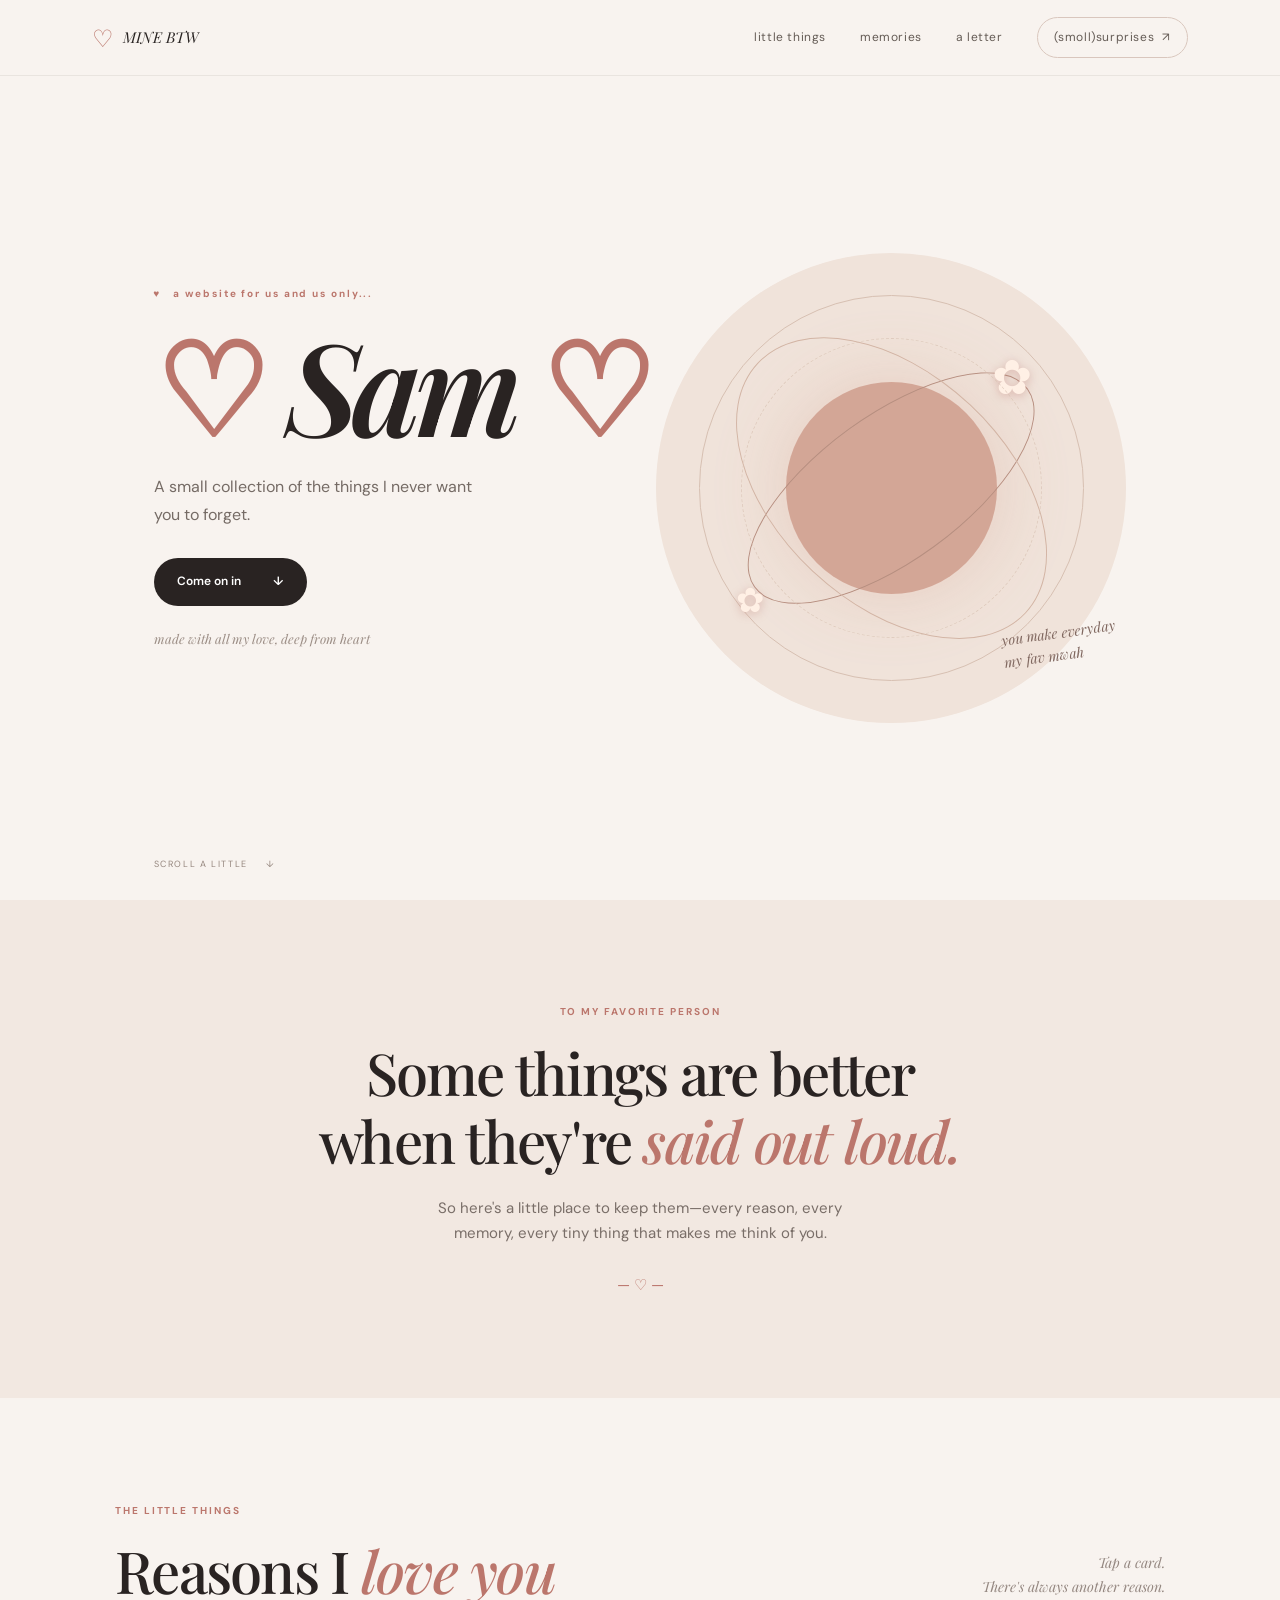
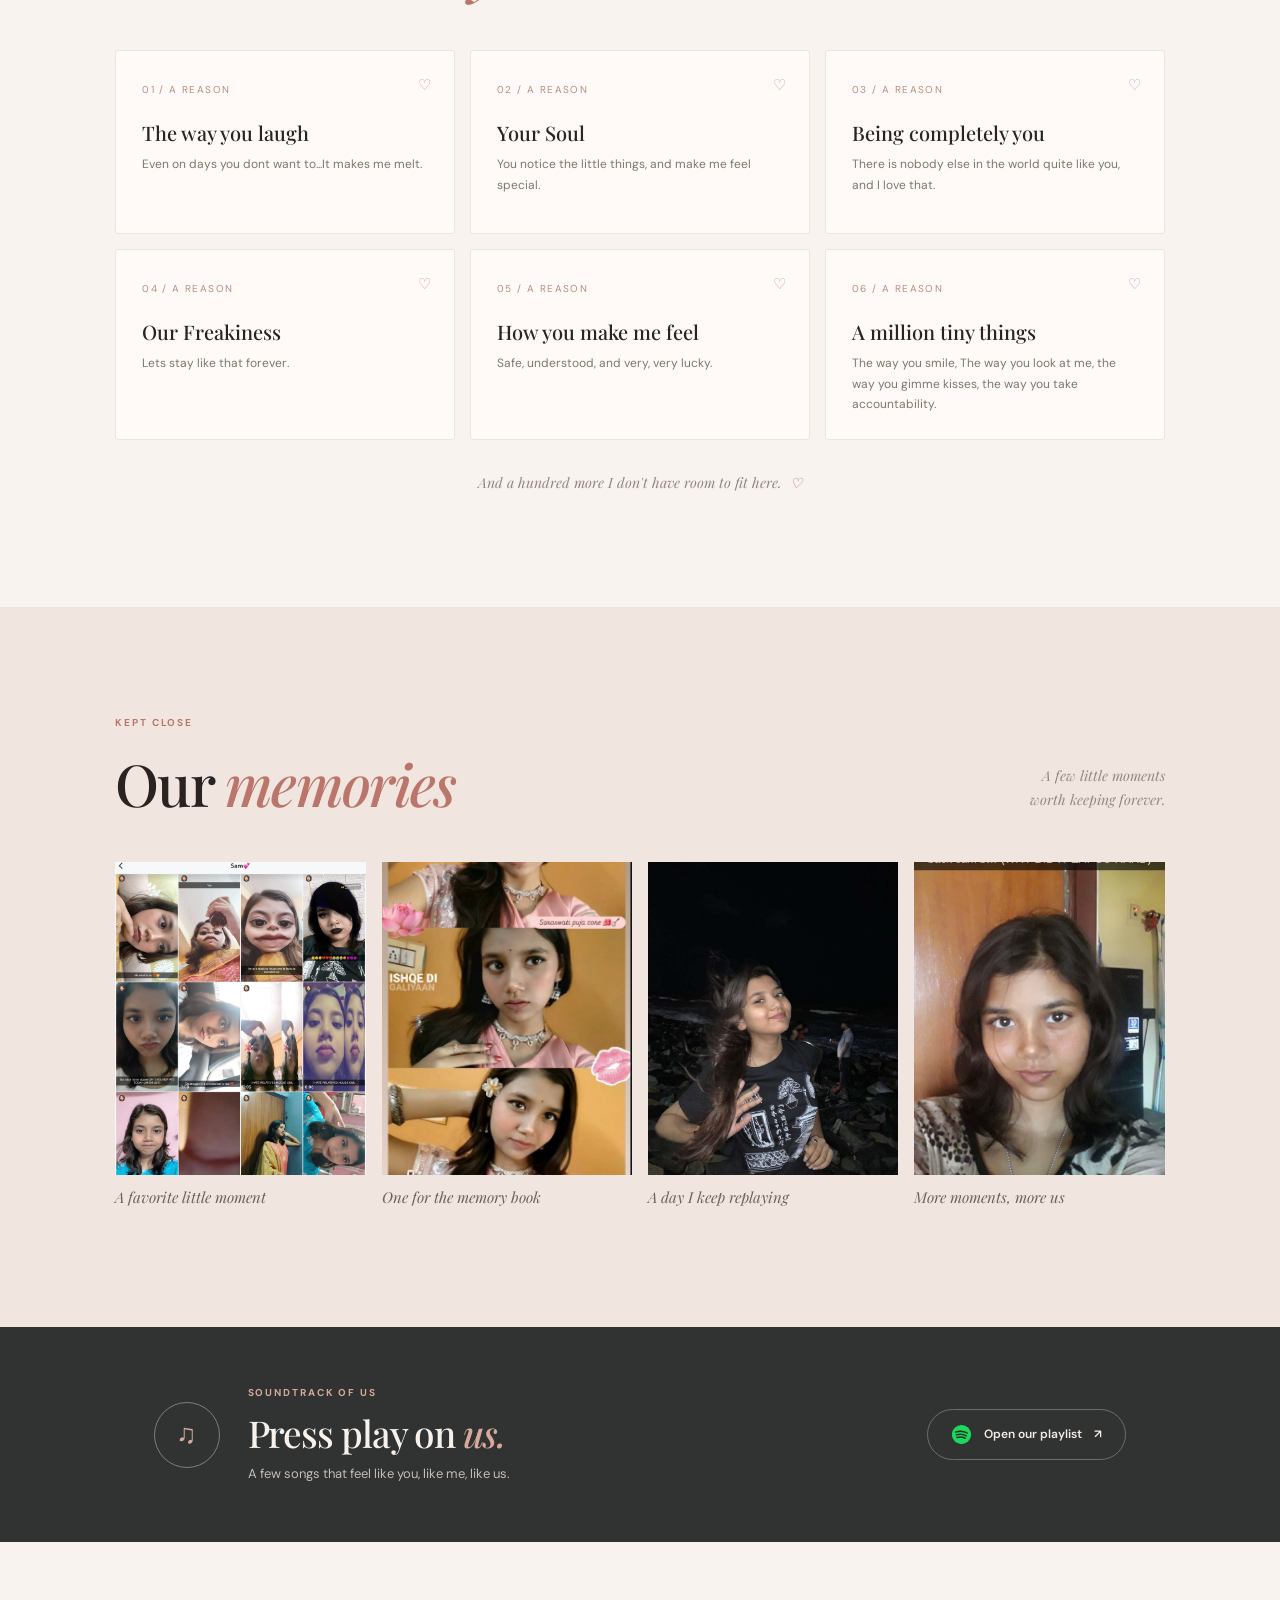
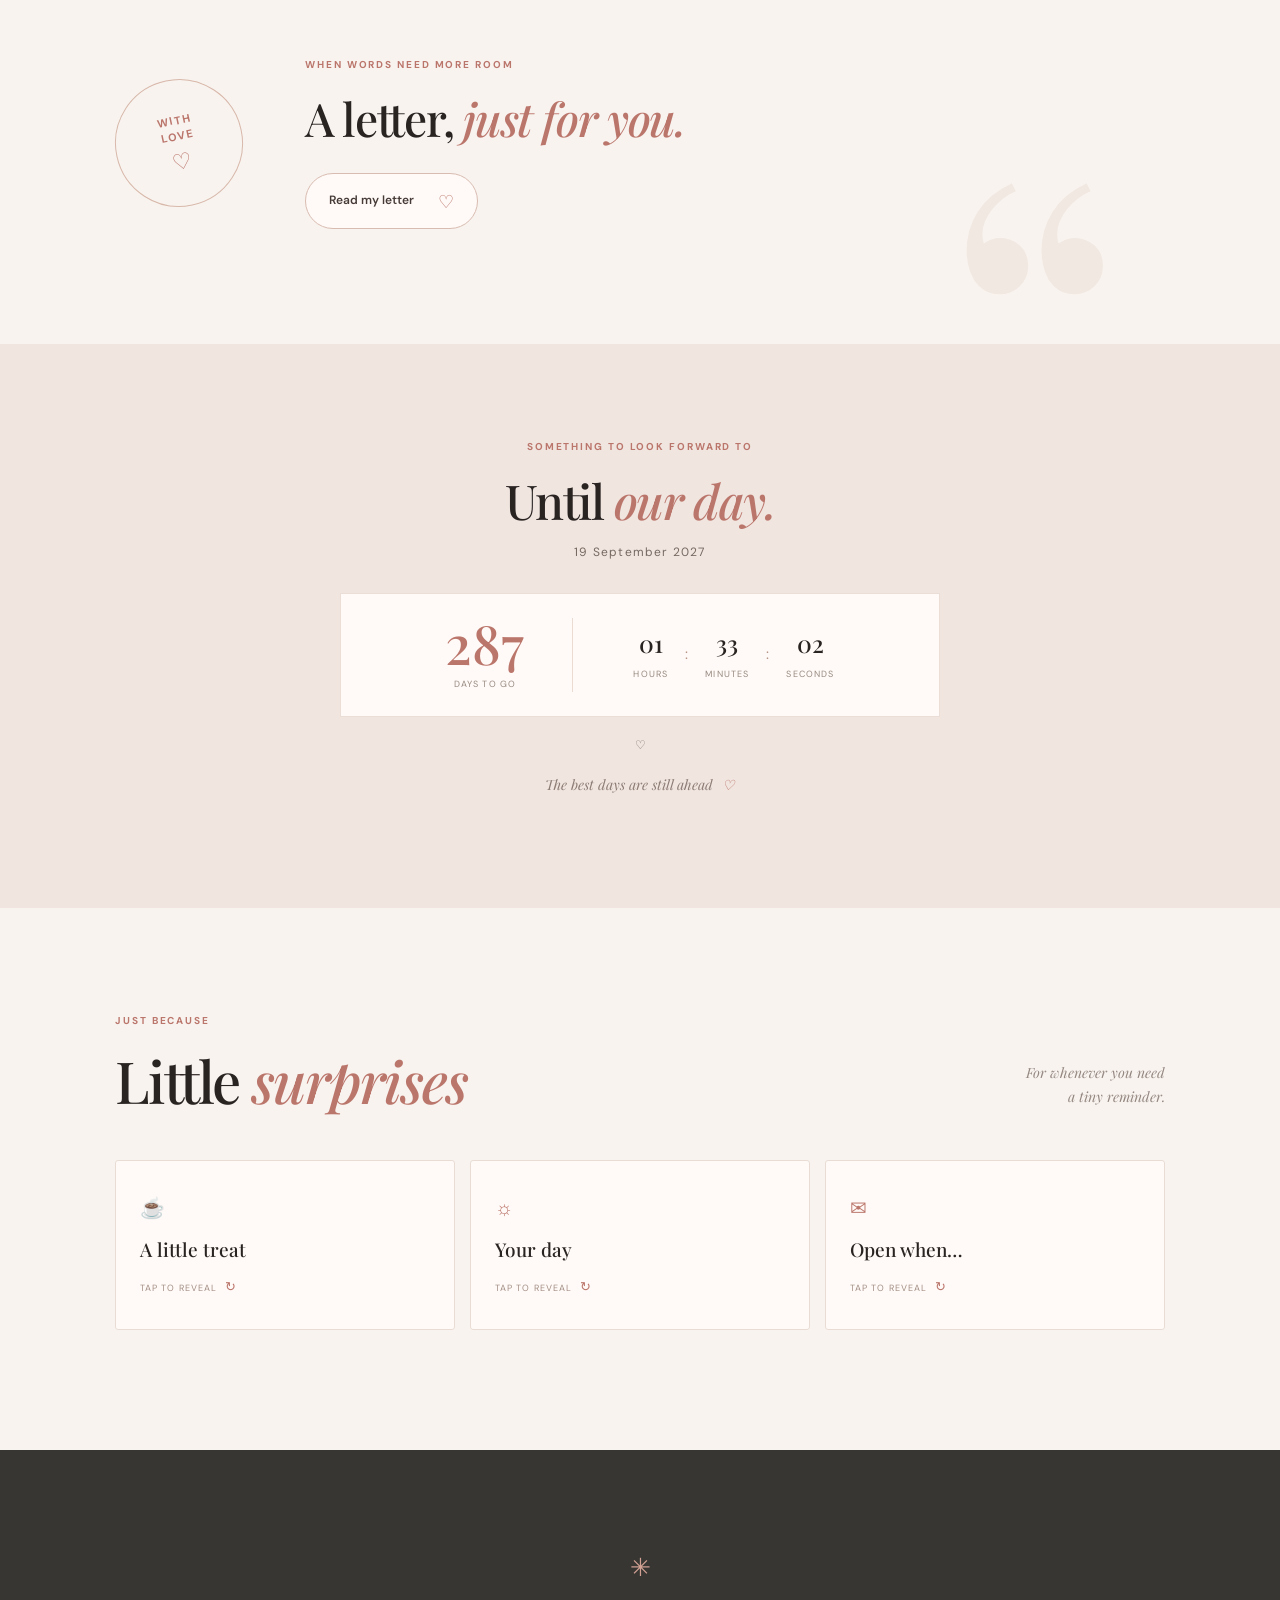
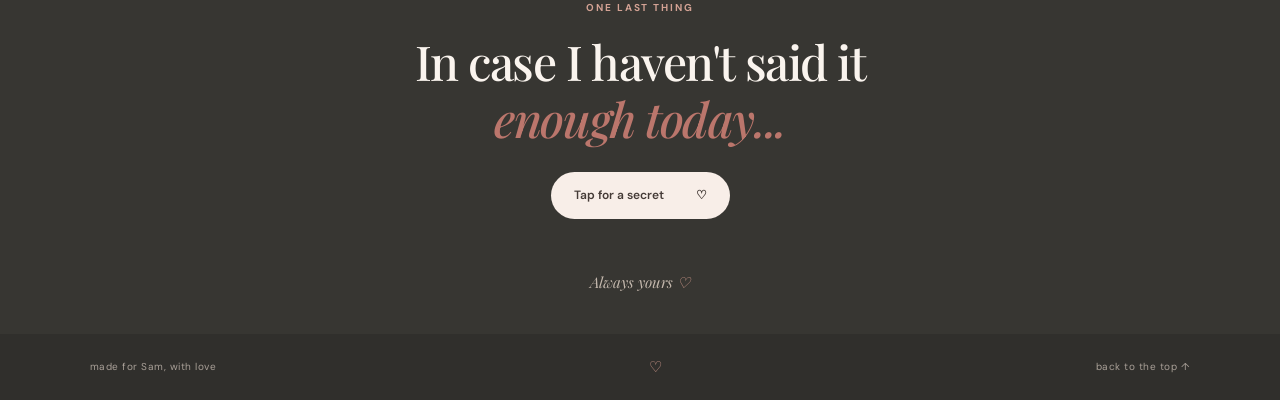
==== index.html @ e1b7bcce "Add files via upload heh" ====
<!doctype html>
<html lang="en">
<head>
  <meta charset="utf-8">
  <meta name="viewport" content="width=device-width, initial-scale=1">
  <meta name="theme-color" content="#f8f3ef">
  <meta name="description" content="A little corner of the internet, made for Sam.">
  <title>For Sam, with love</title>
  <link rel="preconnect" href="https://fonts.googleapis.com">
  <link rel="preconnect" href="https://fonts.gstatic.com" crossorigin>
  <link href="https://fonts.googleapis.com/css2?family=DM+Sans:wght@400;500;600;700&family=Playfair+Display:ital,wght@0,500;0,600;0,700;1,500;1,600&display=swap" rel="stylesheet">
  <link rel="stylesheet" href="style.css">
</head>
<body>
  <div class="ambient" aria-hidden="true"><span></span><span></span><span></span><span></span><span></span></div>
  <header class="topbar"><a class="brand" href="#home" aria-label="Back to top">♡ <span>MINE BTW</span></a><button class="menu-toggle" aria-label="Open menu" aria-expanded="false">☰</button><nav class="nav"><a href="#reasons">little things</a><a href="#memories">memories</a><a href="#letter">a letter</a><a class="nav-cta" href="#surprises">(smoll)surprises<span>↗</span></a></nav></header>
  <main>
    <section class="hero" id="home"><div class="hero-copy"><p class="eyebrow"><span class="tiny-heart">♥</span> a website for us and us only...</p><h1>♡ <span>Sam</span> ♡</h1><p class="hero-sub">A small collection of the things I never want you to forget.</p><a class="button button-dark" href="#reasons">Come on in <span>↓</span></a><p class="hero-note">made with all my love, deep from heart</p></div><div class="hero-art" aria-hidden="true"><div class="sun"></div><div class="orbit orbit-one"></div><div class="orbit orbit-two"></div><div class="flower flower-one">✿</div><div class="flower flower-two">✿</div><div class="art-caption">you make everyday<br> my fav mwah </div></div><div class="hero-scroll">SCROLL A LITTLE <span>↓</span></div></section>
    <section class="intro section-pad"><p class="eyebrow">TO MY FAVORITE PERSON</p><h2>Some things are better<br>when they're <em>said out loud.</em></h2><p class="intro-copy">So here's a little place to keep them—every reason, every memory, every tiny thing that makes me think of you.</p><div class="divider-heart">— ♡ —</div></section>
    <section class="reasons section-pad" id="reasons"><div class="section-heading"><div><p class="eyebrow">THE LITTLE THINGS</p><h2>Reasons I <em>love you</em></h2></div><p class="section-aside">Tap a card.<br>There's always another reason.</p></div><div class="reason-grid" id="reason-grid"></div><p class="below-note">And a hundred more I don't have room to fit here. <span>♡</span></p></section>
    <section class="memories section-pad" id="memories"><div class="section-heading"><div><p class="eyebrow">KEPT CLOSE</p><h2>Our <em>memories</em></h2></div><p class="section-aside">A few little moments<br>worth keeping forever.</p></div><div class="memory-grid" id="memory-grid"></div></section>
    <section class="song-band"><div class="song-orb">♫</div><div><p class="eyebrow">SOUNDTRACK OF US</p><h2>Press play on <em>us.</em></h2><p>A few songs that feel like you, like me, like us.</p></div><a class="button button-outline" id="playlist-link" href="#" target="_blank" rel="noreferrer"><svg class="spotify-logo" viewBox="0 0 24 24" aria-hidden="true"><circle cx="12" cy="12" r="11"/><path d="M5.2 9.2c4.6-1.4 9.7-.9 13.5 1.3M6.1 12.4c3.9-1.1 8-.7 11.4 1.1M7 15.4c3.1-.8 6.4-.5 9.2.9"/></svg><span class="playlist-label">Open our playlist</span><span class="playlist-arrow">↗</span></a></section>
    <section class="letter section-pad" id="letter"><div class="letter-stamp">WITH<br>LOVE <span>♡</span></div><div class="letter-content"><p class="eyebrow">WHEN WORDS NEED MORE ROOM</p><h2>A letter, <em>just for you.</em></h2><button class="letter-reveal-button" id="letter-open" aria-expanded="false" aria-controls="letter-reveal"><span class="letter-button-hearts" aria-hidden="true"><i>♡</i><i>♥</i><i>♡</i></span><span class="letter-button-label">Read my letter</span><span class="letter-button-icon" aria-hidden="true">♡</span></button><div class="letter-reveal" id="letter-reveal" aria-hidden="true"><div class="heart-burst" aria-hidden="true"><span>♡</span><span>♥</span><span>♡</span><span>♥</span><span>♡</span></div><div class="letter-reveal-paper"><p class="eyebrow">A LITTLE NOTE FOR YOU</p><div class="revealed-letter" id="revealed-letter"></div></div></div></div><div class="letter-mark" aria-hidden="true">“</div></section>
    <section class="countdown section-pad"><p class="eyebrow">SOMETHING TO LOOK FORWARD TO</p><h2>Until <em>our day.</em></h2><p class="countdown-date">19 September 2027</p><div class="countdown-box"><div class="countdown-big"><span id="days-left">—</span><small>days to go</small></div><div class="countdown-units"><div><b id="hours">00</b><small>hours</small></div><i>:</i><div><b id="minutes">00</b><small>minutes</small></div><i>:</i><div><b id="seconds">00</b><small>seconds</small></div></div></div><p class="elapsed" id="elapsed"></p><p class="countdown-foot">The best days are still ahead <span>♡</span></p></section>
    <section class="surprises section-pad" id="surprises"><div class="section-heading"><div><p class="eyebrow">JUST BECAUSE</p><h2>Little <em>surprises</em></h2></div><p class="section-aside">For whenever you need<br>a tiny reminder.</p></div><div class="surprise-grid" id="surprise-grid"></div></section>
    <section class="final-note"><div class="final-sparkle">✳</div><p class="eyebrow">ONE LAST THING</p><h2>In case I haven't said it<br><em>enough today...</em></h2><button class="button button-light" id="final-button">Tap for a secret <span>♡</span></button><p class="final-hidden" id="final-hidden" hidden></p><div class="final-sign">Always yours <span>♡</span></div></section>
  </main>
  <footer><span>made for Sam, with love</span><span>♡</span><a href="#home">back to the top ↑</a></footer>
  <script src="script.js"></script>
</body>
</html>
---- style.css ----
:root{--paper:#f8f3ef;--ink:#292322;--muted:#827771;--rose:#bb766c;--blush:#eeddd6;--sage:#9aa394;--line:#e8ded8;--serif:'Playfair Display',Georgia,serif;--sans:'DM Sans',sans-serif}*{box-sizing:border-box}html{scroll-behavior:smooth;scroll-padding-top:88px}body{margin:0;background:var(--paper);color:var(--ink);font-family:var(--sans);font-size:15px;line-height:1.65}a{color:inherit;text-decoration:none}button{font:inherit;color:inherit}.topbar{height:76px;padding:0 7.2%;display:flex;align-items:center;justify-content:space-between;border-bottom:1px solid rgba(70,50,43,.08);position:sticky;top:0;z-index:10;background:rgba(248,243,239,.91);backdrop-filter:blur(14px)}.brand{font-family:var(--serif);font-size:24px;color:var(--rose);display:flex;gap:9px;align-items:center}.brand span{font-size:15px;color:var(--ink);font-style:italic}.nav{display:flex;gap:34px;align-items:center;font-size:12px;letter-spacing:.05em;color:#655c56}.nav a{transition:color .2s}.nav a:hover{color:var(--rose)}.nav-cta{padding:10px 16px;border:1px solid #d9c6bd;border-radius:30px}.nav-cta span{margin-left:8px}.menu-toggle{display:none;border:0;background:transparent;font-size:21px}.hero{min-height:690px;height:calc(100vh - 76px);max-height:900px;position:relative;display:grid;grid-template-columns:1fr .9fr;align-items:center;padding:3% 12%;overflow:hidden}.hero-copy{position:relative;z-index:2;padding-bottom:30px}.eyebrow{font-size:10px;letter-spacing:.19em;font-weight:700;color:var(--rose);margin:0 0 17px}.tiny-heart{font-size:10px;margin-right:8px}.hero h1{font:600 clamp(70px,10vw,132px)/1 var(--serif);letter-spacing:-.055em;margin:0 0 25px;color:var(--rose)}.hero h1 span{color:var(--ink);font-style:italic}.hero-sub{max-width:340px;color:#756b65;font-size:16px;line-height:1.8;margin:0 0 28px}.button{display:inline-flex;align-items:center;gap:32px;border:0;border-radius:40px;padding:14px 23px;font-size:12px;font-weight:600;transition:transform .25s,box-shadow .25s}.button:hover{transform:translateY(-3px);box-shadow:0 10px 22px #37231c24}.button-dark{background:var(--ink);color:#fff}.hero-note{font:italic 13px var(--serif);color:#9c8e86;margin-top:24px}.hero-art{height:min(470px,65vw);width:min(470px,65vw);position:relative;justify-self:center;border-radius:50%;background:#f0e3da;display:grid;place-items:center;animation:float 7s ease-in-out infinite}.hero-art:before,.hero-art:after{content:'';position:absolute;border:1px solid #d7c0b2;border-radius:50%;inset:9%}.hero-art:after{inset:18%;border-style:dashed;opacity:.65}.sun{width:45%;height:45%;border-radius:50%;background:#cf9c8b;opacity:.85;box-shadow:0 0 80px #cf9c8b66}.orbit{position:absolute;border-radius:50%;border:1px solid #b78f80;width:72%;height:31%;transform:rotate(-36deg)}.orbit-two{width:78%;height:49%;transform:rotate(43deg);border-color:#d3b5a5}.flower{position:absolute;color:#fff0e5;text-shadow:0 2px 10px #bb766c66;font-size:48px}.flower-one{top:18%;right:20%;animation:turn 24s linear infinite}.flower-two{bottom:20%;left:17%;font-size:34px;animation:turn 30s linear infinite reverse}.art-caption{position:absolute;bottom:12%;right:2%;font:italic 14px/1.6 var(--serif);color:#806860;transform:rotate(-8deg)}.hero-scroll{position:absolute;bottom:28px;left:12%;font-size:9px;letter-spacing:.18em;color:#95867e}.hero-scroll span{margin-left:14px}.section-pad{padding:115px max(9%,calc((100% - 1050px)/2))}.intro{text-align:center;background:#f2e8e1;padding-top:104px;padding-bottom:100px}.intro h2,.section-heading h2,.song-band h2,.letter h2,.countdown h2,.final-note h2{font:500 clamp(36px,5vw,58px)/1.18 var(--serif);letter-spacing:-.03em;margin:0}.intro h2 em,.section-heading h2 em,.song-band h2 em,.letter h2 em,.countdown h2 em,.final-note h2 em{color:var(--rose);font-weight:500}.intro-copy{max-width:440px;color:#796e68;margin:22px auto 0}.divider-heart{color:var(--rose);margin-top:27px}.reasons{padding-top:105px;padding-bottom:115px}.section-heading{display:flex;align-items:end;justify-content:space-between;margin-bottom:45px}.section-aside{margin:0 0 6px;text-align:right;font:italic 14px/1.7 var(--serif);color:#948780}.reason-grid{display:grid;grid-template-columns:repeat(3,1fr);gap:15px}.reason-card{background:#fffaf7;border:1px solid #eee3dd;min-height:184px;padding:25px 26px;position:relative;overflow:hidden;border-radius:3px;cursor:pointer;transition:transform .25s,box-shadow .25s}.reason-card:hover,.reason-card:focus{transform:translateY(-5px);box-shadow:0 13px 28px #4d34220e;outline:none}.reason-number{font-size:10px;letter-spacing:.14em;color:#b68d7e}.reason-heart{position:absolute;top:22px;right:23px;color:#d19b8e}.reason-card h3{font:500 20px/1.3 var(--serif);margin:20px 0 8px}.reason-card p{font-size:12px;color:#80756e;margin:0;line-height:1.7}.below-note{text-align:center;color:#92857e;font:italic 14px var(--serif);margin:33px 0 0}.below-note span{color:var(--rose);margin-left:5px}.memories{background:#f0e6df;padding-top:108px;padding-bottom:120px}.memory-grid{display:grid;grid-template-columns:repeat(4,1fr);gap:16px}.memory-card{margin:0}.memory-image{aspect-ratio:4/5;background:linear-gradient(145deg,#d8bcb0,#f0dcd2);position:relative;overflow:hidden;display:grid;place-items:center;color:#fff8f2}.memory-image img{width:100%;height:100%;object-fit:cover;position:absolute;inset:0}.memory-image .placeholder-mark{font:52px var(--serif);opacity:.9}.memory-card:nth-child(2) .memory-image{background:linear-gradient(145deg,#c9cec0,#e5e2d5)}.memory-card:nth-child(3) .memory-image{background:linear-gradient(145deg,#d9beb1,#eaded2)}.memory-card:nth-child(4) .memory-image{background:linear-gradient(145deg,#b6b5a7,#ded6c9)}.memory-card figcaption{font:italic 15px var(--serif);padding-top:12px;color:#6f625c}.song-band{background:#303331;color:#f7f1ec;padding:58px 12%;display:flex;align-items:center;gap:28px}.song-orb{width:66px;height:66px;flex:none;border:1px solid #827c73;border-radius:50%;display:grid;place-items:center;font-size:27px;color:#d5aa9c}.song-band .eyebrow{color:#d4a89b;margin-bottom:9px}.song-band h2{font-size:37px}.song-band h2 em{color:#d7a99b}.song-band p:not(.eyebrow){margin:8px 0 0;color:#c4bcb4;font-size:13px}.button-outline{color:#f5ece6;border:1px solid #726c66;margin-left:auto;white-space:nowrap}.letter{position:relative;display:grid;grid-template-columns:160px 1fr;align-items:center;gap:30px;overflow:hidden}.letter-stamp{width:128px;height:128px;border:1px solid #d8b8aa;border-radius:50%;display:grid;align-content:center;text-align:center;color:var(--rose);font:700 11px/1.5 var(--sans);letter-spacing:.13em;transform:rotate(-12deg)}.letter-stamp span{font:22px var(--serif)}.letter-content{max-width:530px}.letter-content h2{font-size:46px}.letter-copy{font:italic 16px/1.8 var(--serif);color:#81736c;max-width:450px;margin:16px 0}.text-link{border:0;border-bottom:1px solid #ba8a7d;padding:4px 0;background:transparent;font-size:12px;font-weight:600;cursor:pointer}.text-link span{color:var(--rose);padding-left:8px}.letter-mark{position:absolute;right:12%;bottom:-150px;font:400 440px/.8 var(--serif);color:#f2e8e2;z-index:-1}.countdown{text-align:center;background:#f0e5df;padding-top:95px;padding-bottom:100px}.countdown h2{font-size:48px}.countdown-date{font-size:12px;letter-spacing:.1em;color:#766962;margin:14px 0 30px}.countdown-box{max-width:600px;margin:0 auto;background:#fffaf7;padding:24px 36px;display:flex;align-items:center;justify-content:center;gap:60px;border:1px solid #ebded6}.countdown-big{display:flex;flex-direction:column;border-right:1px solid #eadbd3;padding-right:48px}.countdown-big span{font:500 54px/.95 var(--serif);color:var(--rose)}.countdown-big small,.countdown-units small{font-size:9px;letter-spacing:.13em;text-transform:uppercase;color:#978980;margin-top:8px}.countdown-units{display:flex;align-items:center;gap:17px}.countdown-units div{display:flex;flex-direction:column}.countdown-units b{font:500 24px var(--serif)}.countdown-units i{font-style:normal;color:#b39183}.elapsed{color:#82756e;font-size:12px;margin:19px 0}.countdown-foot{font:italic 14px var(--serif);color:#8c7c75}.countdown-foot span{color:var(--rose);padding-left:5px}.surprises{padding-top:105px;padding-bottom:120px}.surprise-grid{display:grid;grid-template-columns:repeat(3,1fr);gap:15px}.surprise-card{border:1px solid #e8dcd4;background:#fffaf7;padding:24px;min-height:170px;cursor:pointer;transition:background .25s,transform .25s}.surprise-card:hover{transform:translateY(-4px);background:#f4e7e0}.surprise-icon{font-size:20px;color:var(--rose)}.surprise-card h3{font:500 19px var(--serif);margin:11px 0 6px}.surprise-card p{font-size:12px;color:#83766f;margin:0}.final-note{text-align:center;background:#373632;color:#faf4ee;padding:97px 20px 42px;position:relative}.final-sparkle{color:#d1a093;font-size:25px;margin-bottom:12px}.final-note .eyebrow{color:#d3a294}.final-note h2{font-size:48px}.button-light{background:#f8eee8;color:#453b37;margin-top:25px}.final-hidden{max-width:480px;margin:22px auto 0;color:#efd6ca;font:italic 17px/1.7 var(--serif)}.final-sign{font:italic 15px var(--serif);color:#c4b8ad;margin-top:53px}.final-sign span{color:#d29b8d}footer{min-height:66px;padding:18px 7%;display:flex;align-items:center;justify-content:space-between;background:#302f2c;color:#a9a098;font-size:10px;letter-spacing:.05em}footer span:nth-child(2){color:#d39b8e;font-size:15px}footer a:hover{color:#fff}dialog{border:0;padding:52px;max-width:min(560px,90vw);background:#fffaf7;color:var(--ink);box-shadow:0 24px 80px #130b0966}dialog::backdrop{background:#241a18a6;backdrop-filter:blur(4px)}.dialog-close{position:absolute;right:17px;top:10px;border:0;background:transparent;font-size:30px;color:#826e65;cursor:pointer}.dialog-letter{font:16px/1.9 var(--serif);white-space:pre-line;color:#72665e}.dialog-letter img{max-width:100%;height:auto;margin-top:15px}.ambient{position:fixed;inset:0;pointer-events:none;z-index:20;overflow:hidden}.ambient span{position:absolute;bottom:-30px;width:5px;height:5px;border-radius:50%;background:#c8897e;opacity:0;animation:drift 13s linear infinite}.ambient span:nth-child(1){left:9%;animation-delay:0s}.ambient span:nth-child(2){left:32%;animation-delay:4s}.ambient span:nth-child(3){left:58%;animation-delay:8s}.ambient span:nth-child(4){left:77%;animation-delay:2s}.ambient span:nth-child(5){left:92%;animation-delay:6s}.reveal{opacity:0;transform:translateY(18px);transition:opacity .7s ease,transform .7s ease}.reveal.visible{opacity:1;transform:none}@keyframes float{0%,100%{transform:translateY(0)}50%{transform:translateY(-12px)}}@keyframes turn{to{transform:rotate(350deg)}}@keyframes drift{0%{opacity:0;transform:translateY(0) scale(.6)}12%{opacity:.45}90%{opacity:.1}100%{opacity:0;transform:translateY(-110vh) scale(1.8)}}
@media(max-width:760px){.topbar{height:64px;padding:0 6%}.menu-toggle{display:block}.nav{display:none;position:absolute;top:63px;left:0;right:0;background:var(--paper);padding:18px 7%;border-bottom:1px solid var(--line);flex-direction:column;gap:17px;align-items:flex-start}.nav.open{display:flex}.nav-cta{padding:6px 12px}.hero{height:auto;min-height:720px;max-height:none;grid-template-columns:1fr;padding:70px 8% 75px;text-align:center;gap:10px}.hero-copy{padding:0}.hero .eyebrow{font-size:9px}.hero h1{font-size:clamp(70px,17vw,105px)}.hero-sub{margin:0 auto 24px;max-width:300px;font-size:14px}.hero-note{margin-top:17px}.hero-art{height:min(77vw,340px);width:min(77vw,340px);grid-row:2;margin-top:20px}.hero-scroll{left:0;right:0;text-align:center;bottom:20px}.section-pad{padding:76px 7%}.intro{padding-top:75px;padding-bottom:74px}.intro h2{font-size:38px}.intro-copy{font-size:14px}.section-heading{align-items:flex-start;gap:12px;margin-bottom:30px}.section-heading h2{font-size:39px}.section-aside{font-size:12px}.reason-grid{grid-template-columns:repeat(2,1fr);gap:10px}.reason-card{min-height:165px;padding:19px}.reason-card h3{font-size:18px}.reason-card p{font-size:11px}.memory-grid{grid-template-columns:repeat(2,1fr);gap:20px 12px}.memory-image{aspect-ratio:1/1.1}.song-band{padding:42px 7%;gap:16px;flex-wrap:wrap}.song-orb{width:52px;height:52px}.song-band h2{font-size:31px}.song-band p:not(.eyebrow){font-size:12px}.button-outline{margin:8px 0 0 68px}.letter{grid-template-columns:85px 1fr;gap:20px}.letter-stamp{width:78px;height:78px;font-size:8px}.letter-stamp span{font-size:16px}.letter-content h2{font-size:34px}.letter-copy{font-size:14px}.countdown{padding-top:75px;padding-bottom:78px}.countdown h2{font-size:40px}.countdown-box{padding:19px 16px;gap:24px}.countdown-big{padding-right:22px}.countdown-big span{font-size:44px}.countdown-units{gap:9px}.countdown-units b{font-size:20px}.countdown-units small{font-size:8px}.surprise-grid{grid-template-columns:repeat(2,1fr);gap:10px}.surprise-card{padding:18px;min-height:150px}.surprise-card h3{font-size:17px}.final-note{padding-top:75px}.final-note h2{font-size:39px}footer{padding:18px 6%;font-size:9px}}
@media(max-width:420px){.section-heading{display:block}.section-aside{text-align:left;margin-top:12px}.reason-grid{grid-template-columns:1fr 1fr}.reason-card{padding:16px;min-height:175px}.countdown-box{gap:15px}.countdown-big{padding-right:14px}.countdown-big span{font-size:38px}.countdown-units{gap:6px}.countdown-units b{font-size:18px}.countdown-units small{font-size:7px;letter-spacing:.08em}.surprise-grid{grid-template-columns:1fr 1fr}.letter{grid-template-columns:1fr}.letter-stamp{display:none}}
@media(prefers-reduced-motion:reduce){*,*::before,*::after{scroll-behavior:auto!important;animation-duration:.01ms!important;animation-iteration-count:1!important;transition-duration:.01ms!important}}
/* In-place letter reveal */
.letter-content{position:relative;z-index:1}.letter-reveal{display:grid;grid-template-rows:0fr;opacity:0;transition:grid-template-rows .65s cubic-bezier(.2,.75,.25,1),opacity .45s ease;margin-top:0;pointer-events:none}.letter-reveal.is-open{grid-template-rows:1fr;opacity:1;margin-top:23px;pointer-events:auto}.letter-reveal-paper{min-height:0;overflow:hidden;transform:translateY(-10px) scale(.98);transform-origin:top center;transition:transform .65s cubic-bezier(.2,.75,.25,1);background:#fffaf7;border:1px solid #eadbd3;padding:0 25px;border-radius:3px;box-shadow:0 12px 30px #65483b0c}.is-open .letter-reveal-paper{padding-top:22px;padding-bottom:23px;transform:translateY(0) scale(1)}.revealed-letter{font:15px/1.9 var(--serif);white-space:pre-line;color:#72665e}.revealed-letter img{max-width:100%;height:auto;margin-top:15px}.heart-burst{height:0;position:relative;z-index:2}.heart-burst span{position:absolute;left:50%;top:0;color:#c77878;font-size:18px;opacity:0;transform:translate(-50%,0) scale(.2)}.is-open .heart-burst span{animation:heart-reveal 1.05s ease-out both}.is-open .heart-burst span:nth-child(1){--dx:-100px;--dy:-39px;animation-delay:.02s}.is-open .heart-burst span:nth-child(2){--dx:-45px;--dy:-65px;animation-delay:.08s}.is-open .heart-burst span:nth-child(3){--dx:23px;--dy:-54px;animation-delay:.13s}.is-open .heart-burst span:nth-child(4){--dx:80px;--dy:-35px;animation-delay:.18s}.is-open .heart-burst span:nth-child(5){--dx:0px;--dy:-81px;animation-delay:.23s}@keyframes heart-reveal{0%{opacity:0;transform:translate(-50%,0) scale(.2)}25%{opacity:1}75%{opacity:.85}100%{opacity:0;transform:translate(calc(-50% + var(--dx)),var(--dy)) scale(1.25)}}@media(prefers-reduced-motion:reduce){.letter-reveal,.letter-reveal-paper{transition:none}.is-open .heart-burst span{animation:none;opacity:0}}
/* Keep the closed letter reveal out of layout; opening it grows the section naturally. */
.letter-reveal{display:none;grid-template-rows:none;opacity:1;transition:none;margin-top:0;pointer-events:none}
.letter-reveal.is-open{display:block;margin-top:23px;pointer-events:auto;animation:letter-unfold .55s cubic-bezier(.2,.75,.25,1) both}
.letter-reveal-paper{overflow:visible;transform:none;transition:none}
@keyframes letter-unfold{0%{opacity:0;clip-path:inset(0 0 100% 0);transform:translateY(-8px)}100%{opacity:1;clip-path:inset(0);transform:translateY(0)}}
@media(prefers-reduced-motion:reduce){.letter-reveal.is-open{animation:none}}
.letter-reveal{display:none;overflow:hidden;height:0;opacity:0;transition:height .72s cubic-bezier(.22,.78,.22,1),opacity .4s ease;margin-top:0;pointer-events:none;will-change:height}
.letter-reveal.is-open{display:block;margin-top:23px;pointer-events:auto;opacity:1;animation:none}
.letter-reveal-paper{overflow:visible;transform:none;transition:none}
@media(prefers-reduced-motion:reduce){.letter-reveal{transition:none}}
.letter-reveal{transition:height .72s cubic-bezier(.22,.78,.22,1),opacity .4s ease,margin-top .72s cubic-bezier(.22,.78,.22,1)}
/* Surprise cards flip as one steady 3D card on click or tap. */
.surprise-card{padding:0;min-height:170px;perspective:1000px;overflow:visible;background:transparent;border:0;transition:transform .25s;outline:none}
.surprise-card:hover{background:transparent;transform:translateY(-3px)}
.surprise-card:focus-visible{outline:2px solid var(--rose);outline-offset:4px}
.surprise-inner{position:relative;min-height:inherit;height:100%;transform-style:preserve-3d;transition:transform .7s cubic-bezier(.2,.72,.25,1);will-change:transform}
.surprise-card.flipped .surprise-inner{transform:rotateY(180deg)}
.surprise-face{position:absolute;inset:0;display:flex;flex-direction:column;align-items:flex-start;justify-content:center;padding:24px;border:1px solid #e8dcd4;background:#fffaf7;backface-visibility:hidden;-webkit-backface-visibility:hidden;border-radius:3px}
.surprise-front{transition:background .25s}.surprise-card:hover .surprise-front{background:#f4e7e0}
.surprise-face h3{font:500 19px var(--serif);margin:11px 0 0}
.surprise-face p{font:italic 17px/1.65 var(--serif);color:#6f5b53;margin:12px 0 0}
.surprise-back{transform:rotateY(180deg);align-items:center;text-align:center;background:#f2e4dd;border-color:#dfc8bd}
.surprise-face .surprise-icon{font-size:20px;color:var(--rose)}
.surprise-hint{font-size:9px;letter-spacing:.12em;text-transform:uppercase;color:#a28e84;margin-top:14px}
.surprise-hint span{font-size:13px;padding-left:5px;color:var(--rose)}
.back-heart{font-size:20px;color:var(--rose)}
@media(max-width:760px){.surprise-card{min-height:150px}.surprise-face{padding:18px}.surprise-face h3{font-size:17px}.surprise-face p{font-size:15px}}
@media(prefers-reduced-motion:reduce){.surprise-inner{transition:none}}
.letter-reveal-button{position:relative;display:inline-flex;align-items:center;gap:24px;margin-top:28px;padding:15px 23px;border:1px solid #d9bcb1;border-radius:999px;background:#fffaf7;color:#453a36;font-size:12px;font-weight:600;cursor:pointer;overflow:visible;transition:transform .28s cubic-bezier(.2,.75,.25,1),background .28s,border-color .28s,box-shadow .28s}
.letter-reveal-button:hover,.letter-reveal-button:focus-visible{transform:translateY(-3px);background:#f3e5de;border-color:#cb9c8e;box-shadow:0 9px 22px #65483b17;outline:none}
.letter-reveal-button:focus-visible{outline:2px solid var(--rose);outline-offset:4px}
.letter-button-icon{font:18px var(--serif);color:var(--rose);transition:transform .3s}
.letter-reveal-button:hover .letter-button-icon{transform:scale(1.18) rotate(-10deg)}
.letter-button-hearts{position:absolute;inset:0;pointer-events:none}
.letter-button-hearts i{position:absolute;left:50%;top:50%;font-style:normal;color:#c77878;font-size:14px;opacity:0;transform:translate(-50%,-50%) scale(.35)}
.letter-reveal-button:hover .letter-button-hearts i{animation:button-heart-pop .9s ease-out both}
.letter-button-hearts i:nth-child(1){--heart-x:-52px;--heart-y:-25px;animation-delay:0s}
.letter-button-hearts i:nth-child(2){--heart-x:2px;--heart-y:-37px;animation-delay:.08s}
.letter-button-hearts i:nth-child(3){--heart-x:54px;--heart-y:-22px;animation-delay:.16s}
@keyframes button-heart-pop{0%{opacity:0;transform:translate(-50%,-50%) scale(.35)}22%{opacity:1}100%{opacity:0;transform:translate(calc(-50% + var(--heart-x)),calc(-50% + var(--heart-y))) scale(1.15)}}
@media(max-width:760px){.letter-reveal-button{margin-top:32px;padding:15px 21px}}
@media(prefers-reduced-motion:reduce){.letter-reveal-button,.letter-button-icon{transition:none}.letter-reveal-button:hover .letter-button-hearts i{animation:none}}
#playlist-link{gap:12px;transition:transform .28s cubic-bezier(.2,.75,.25,1),box-shadow .28s,background .28s,border-color .28s,color .28s}
#playlist-link:hover,#playlist-link:focus-visible{transform:translateY(-4px);background:#1ed760;color:#17231b;border-color:#1ed760;box-shadow:0 10px 25px #1ed76036;outline:none}
#playlist-link:focus-visible{outline:2px solid #1ed760;outline-offset:4px}
.spotify-logo{width:21px;height:21px;flex:none;fill:#1ed760;transition:transform .3s,fill .3s}
.spotify-logo path{fill:none;stroke:#193321;stroke-width:1.7;stroke-linecap:round;transition:stroke .3s}
#playlist-link:hover .spotify-logo{transform:rotate(-9deg) scale(1.12);fill:#173d25}
#playlist-link:hover .spotify-logo path{stroke:#1ed760}
.playlist-arrow{transition:transform .25s}
#playlist-link:hover .playlist-arrow{transform:translate(2px,-2px)}
@media(prefers-reduced-motion:reduce){#playlist-link,.spotify-logo,.spotify-logo path,.playlist-arrow{transition:none}}
.memory-card{position:relative;overflow:visible}
.memory-image{z-index:1;cursor:pointer;transition:transform .38s cubic-bezier(.2,.75,.25,1),box-shadow .38s;outline:none}
.memory-image:hover,.memory-image:focus-visible,.memory-image.show-caption{z-index:3;transform:scale(1.045);box-shadow:0 16px 32px #37231c28}
.memory-image:focus-visible{outline:2px solid #fff;outline-offset:3px}
.memory-overlay{position:absolute;inset:0;display:flex;align-items:flex-end;padding:20px 17px;color:#fff;text-shadow:0 1px 8px #000,0 2px 16px #000;background:linear-gradient(180deg,transparent 38%,rgba(20,16,15,.76) 100%);font:italic 16px/1.45 var(--serif);opacity:0;transition:opacity .32s ease}
.memory-image:hover .memory-overlay,.memory-image:focus-visible .memory-overlay,.memory-image.show-caption .memory-overlay{opacity:1}
@media(max-width:760px){.memory-overlay{font-size:14px;padding:15px 12px}}
@media(prefers-reduced-motion:reduce){.memory-image,.memory-overlay{transition:none}}
.memory-overlay-text{background:linear-gradient(105deg,#fff8f8 5%,#f6cbd4 52%,#ffe6eb 100%);background-clip:text;-webkit-background-clip:text;color:transparent;-webkit-text-fill-color:transparent;text-shadow:0 1px 7px #000,0 2px 15px #000}
.reason-card{transform-style:preserve-3d}
.reason-card:hover .reason-heart{animation:reason-heart-pop .65s cubic-bezier(.2,.75,.25,1) both}
.reason-sparks{position:absolute;top:22px;right:23px;pointer-events:none}
.reason-sparks i{position:absolute;top:0;right:0;font-style:normal;color:#c87878;font-size:12px;opacity:0;transform:translate(0,0) scale(.3)}
.reason-card:hover .reason-sparks i{animation:reason-hover-hearts 1s ease-out both}
.reason-card:hover .reason-sparks i:nth-child(1){--rx:-28px;--ry:-23px;animation-delay:0s}
.reason-card:hover .reason-sparks i:nth-child(2){--rx:-10px;--ry:-34px;animation-delay:.1s}
.reason-card:hover .reason-sparks i:nth-child(3){--rx:9px;--ry:-28px;animation-delay:.17s}
.reason-card:hover .reason-sparks i:nth-child(4){--rx:24px;--ry:-19px;animation-delay:.06s}
.reason-card.clicked{animation:reason-click-bounce .78s cubic-bezier(.2,.8,.25,1)}
.reason-card.clicked .reason-sparks i{animation:reason-click-burst .8s cubic-bezier(.2,.8,.25,1) both}
.reason-card.clicked .reason-sparks i:nth-child(1){--rx:-61px;--ry:-37px;animation-delay:0s}
.reason-card.clicked .reason-sparks i:nth-child(2){--rx:-23px;--ry:-57px;animation-delay:.04s}
.reason-card.clicked .reason-sparks i:nth-child(3){--rx:24px;--ry:-53px;animation-delay:.08s}
.reason-card.clicked .reason-sparks i:nth-child(4){--rx:59px;--ry:-29px;animation-delay:.02s}
@keyframes reason-heart-pop{0%,100%{transform:scale(1)}40%{transform:scale(1.45) rotate(-12deg)}70%{transform:scale(.9)}}
@keyframes reason-hover-hearts{0%{opacity:0;transform:translate(0,0) scale(.3)}25%{opacity:.95}100%{opacity:0;transform:translate(var(--rx),var(--ry)) scale(1.1)}}
@keyframes reason-click-burst{0%{opacity:0;transform:translate(0,0) scale(.2)}20%{opacity:1}100%{opacity:0;transform:translate(var(--rx),var(--ry)) scale(1.4)}}
@keyframes reason-click-bounce{0%,100%{transform:translateY(-5px) scale(1)}35%{transform:translateY(-5px) scale(1.035)}65%{transform:translateY(-5px) scale(.99)}}
@media(prefers-reduced-motion:reduce){.reason-card:hover .reason-heart,.reason-card:hover .reason-sparks i,.reason-card.clicked,.reason-card.clicked .reason-sparks i{animation:none}}
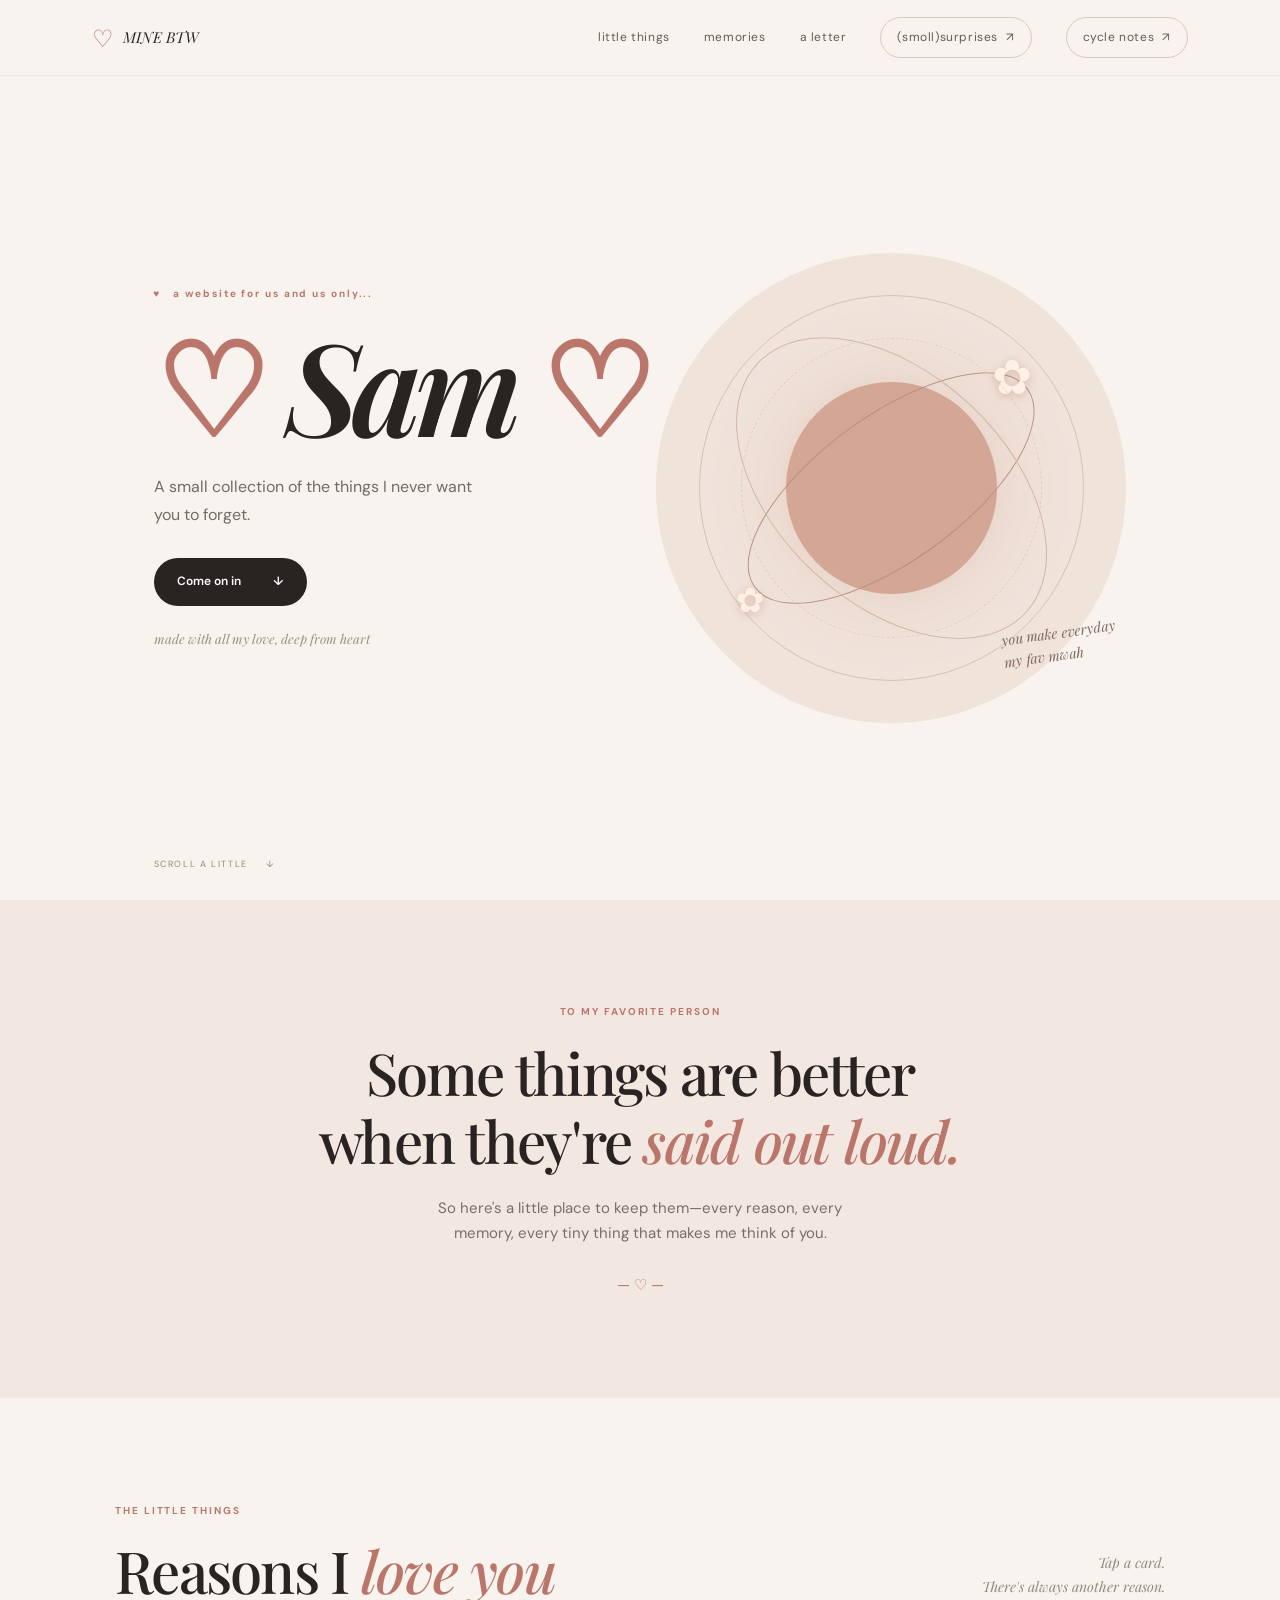
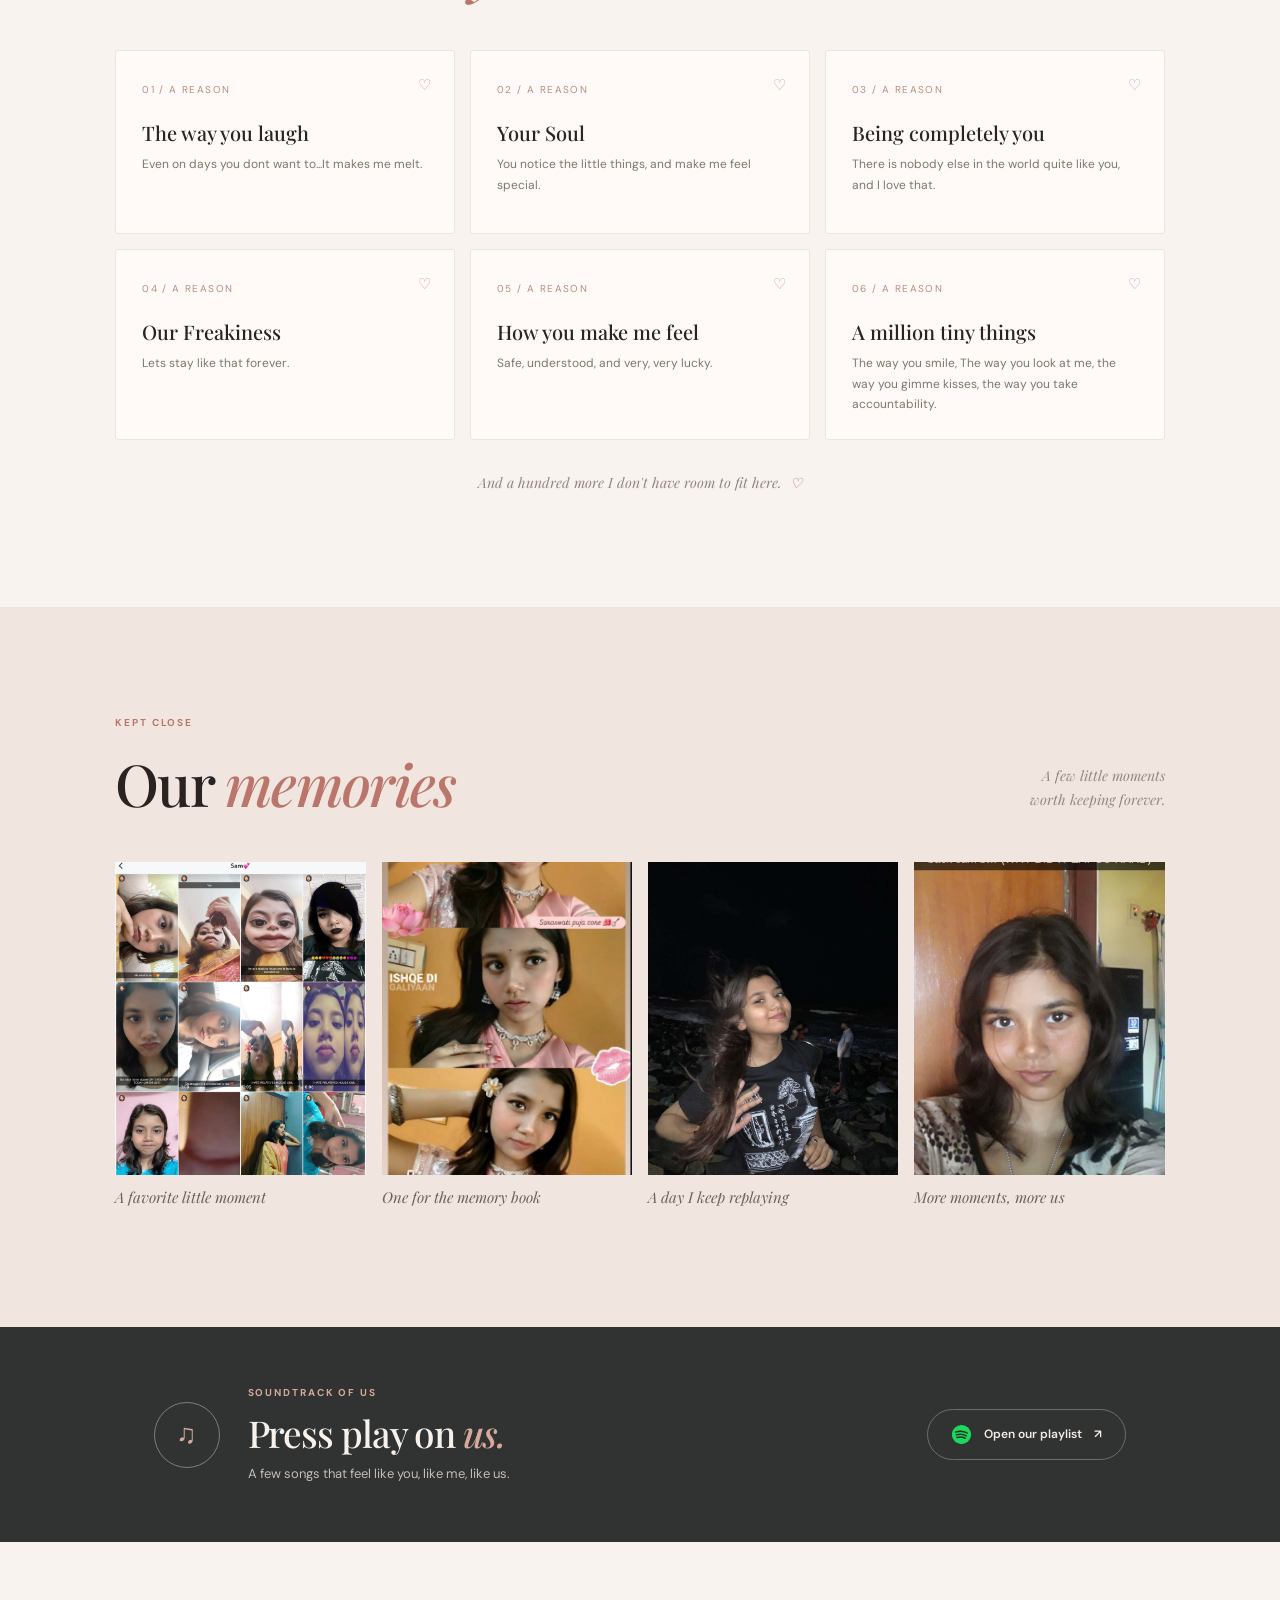
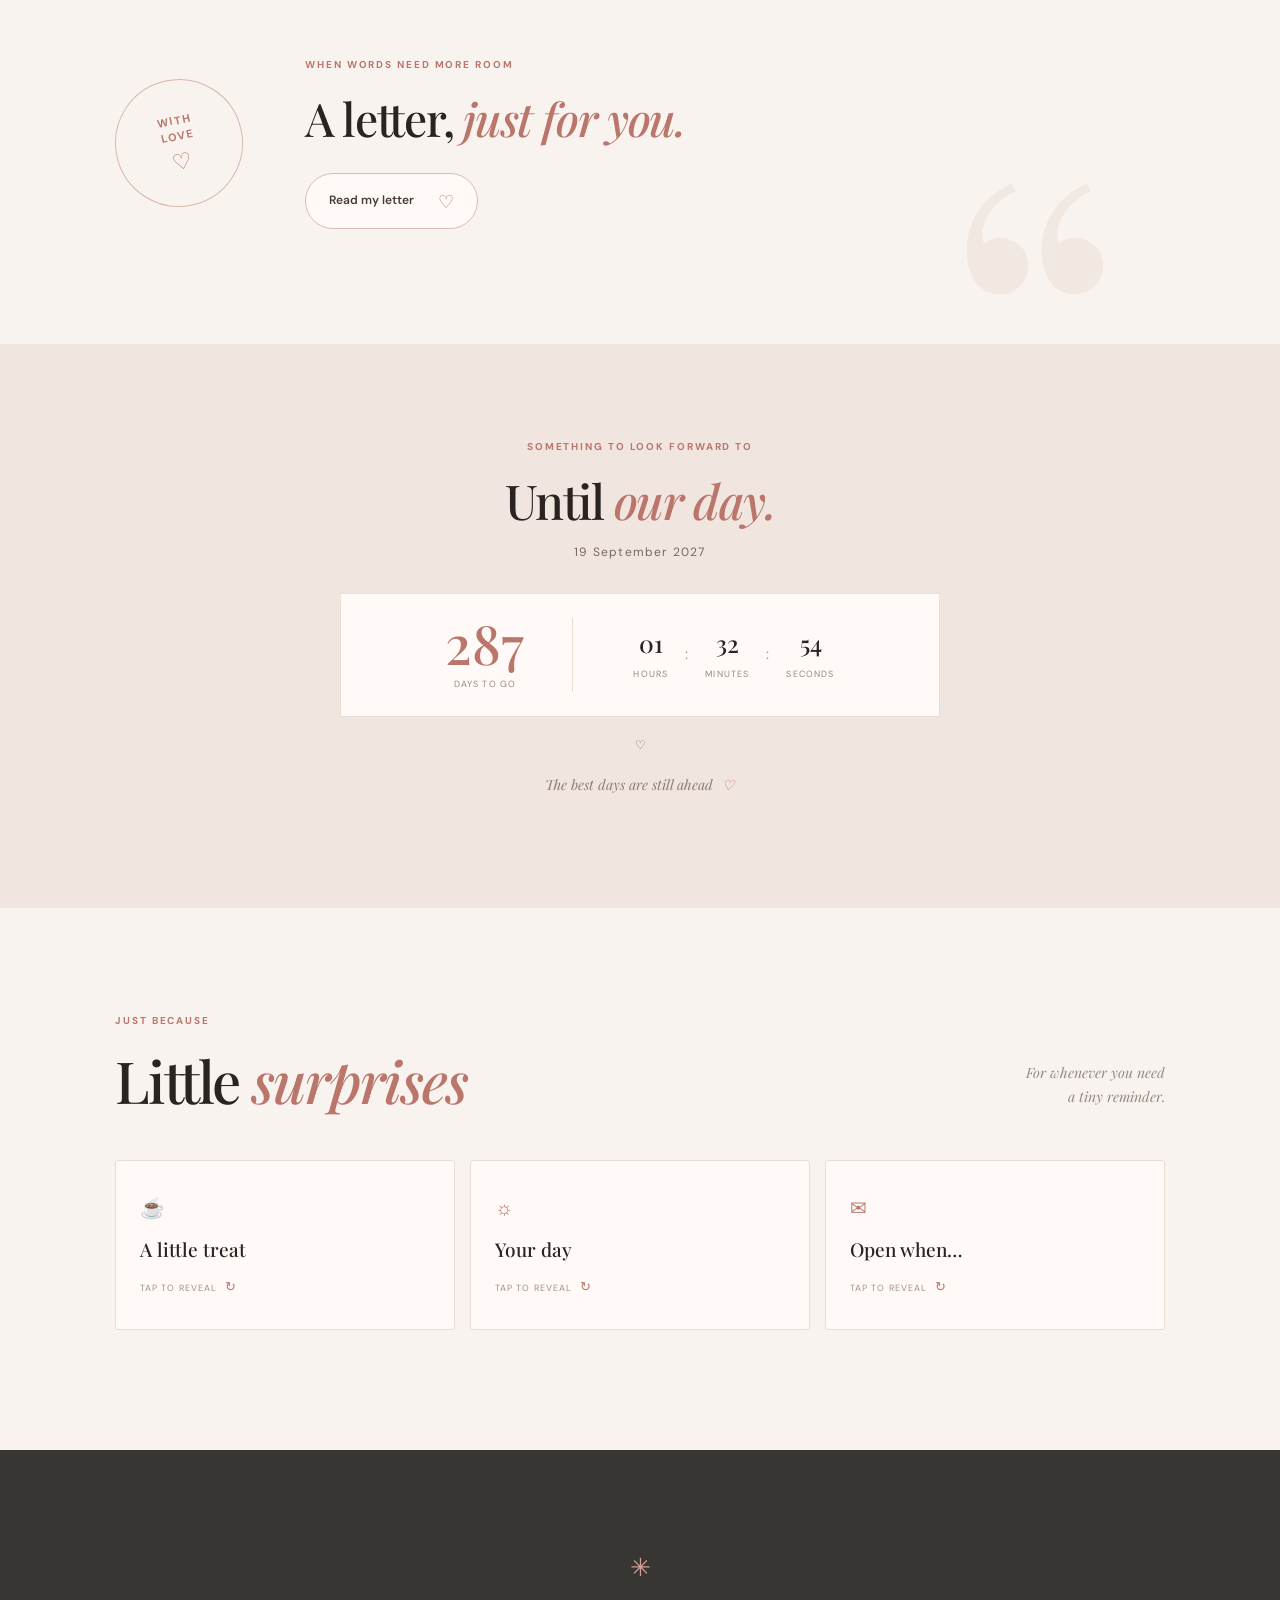
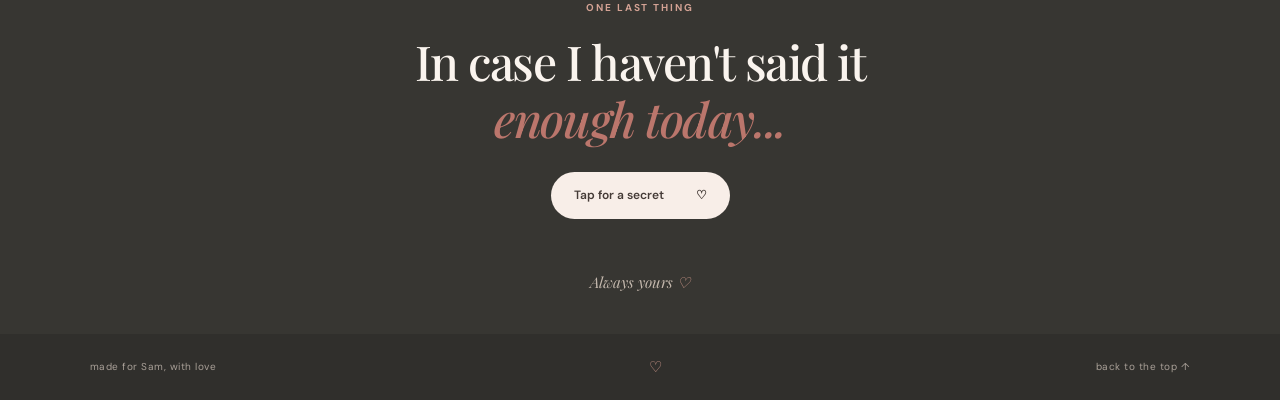
==== commit 9beed718: "Add files via upload" ====
--- a/index.html
+++ b/index.html
@@ -13,7 +13,7 @@
 </head>
 <body>
   <div class="ambient" aria-hidden="true"><span></span><span></span><span></span><span></span><span></span></div>
-  <header class="topbar"><a class="brand" href="#home" aria-label="Back to top">♡ <span>MINE BTW</span></a><button class="menu-toggle" aria-label="Open menu" aria-expanded="false">☰</button><nav class="nav"><a href="#reasons">little things</a><a href="#memories">memories</a><a href="#letter">a letter</a><a class="nav-cta" href="#surprises">(smoll)surprises<span>↗</span></a></nav></header>
+  <header class="topbar"><a class="brand" href="#home" aria-label="Back to top">♡ <span>MINE BTW</span></a><button class="menu-toggle" aria-label="Open menu" aria-expanded="false">☰</button><nav class="nav"><a href="#reasons">little things</a><a href="#memories">memories</a><a href="#letter">a letter</a><a class="nav-cta" href="#surprises">(smoll)surprises<span>↗</span></a><a class="nav-cta" href="tracker.html">cycle notes<span>↗</span></a></nav></header>
   <main>
     <section class="hero" id="home"><div class="hero-copy"><p class="eyebrow"><span class="tiny-heart">♥</span> a website for us and us only...</p><h1>♡ <span>Sam</span> ♡</h1><p class="hero-sub">A small collection of the things I never want you to forget.</p><a class="button button-dark" href="#reasons">Come on in <span>↓</span></a><p class="hero-note">made with all my love, deep from heart</p></div><div class="hero-art" aria-hidden="true"><div class="sun"></div><div class="orbit orbit-one"></div><div class="orbit orbit-two"></div><div class="flower flower-one">✿</div><div class="flower flower-two">✿</div><div class="art-caption">you make everyday<br> my fav mwah </div></div><div class="hero-scroll">SCROLL A LITTLE <span>↓</span></div></section>
     <section class="intro section-pad"><p class="eyebrow">TO MY FAVORITE PERSON</p><h2>Some things are better<br>when they're <em>said out loud.</em></h2><p class="intro-copy">So here's a little place to keep them—every reason, every memory, every tiny thing that makes me think of you.</p><div class="divider-heart">— ♡ —</div></section>
